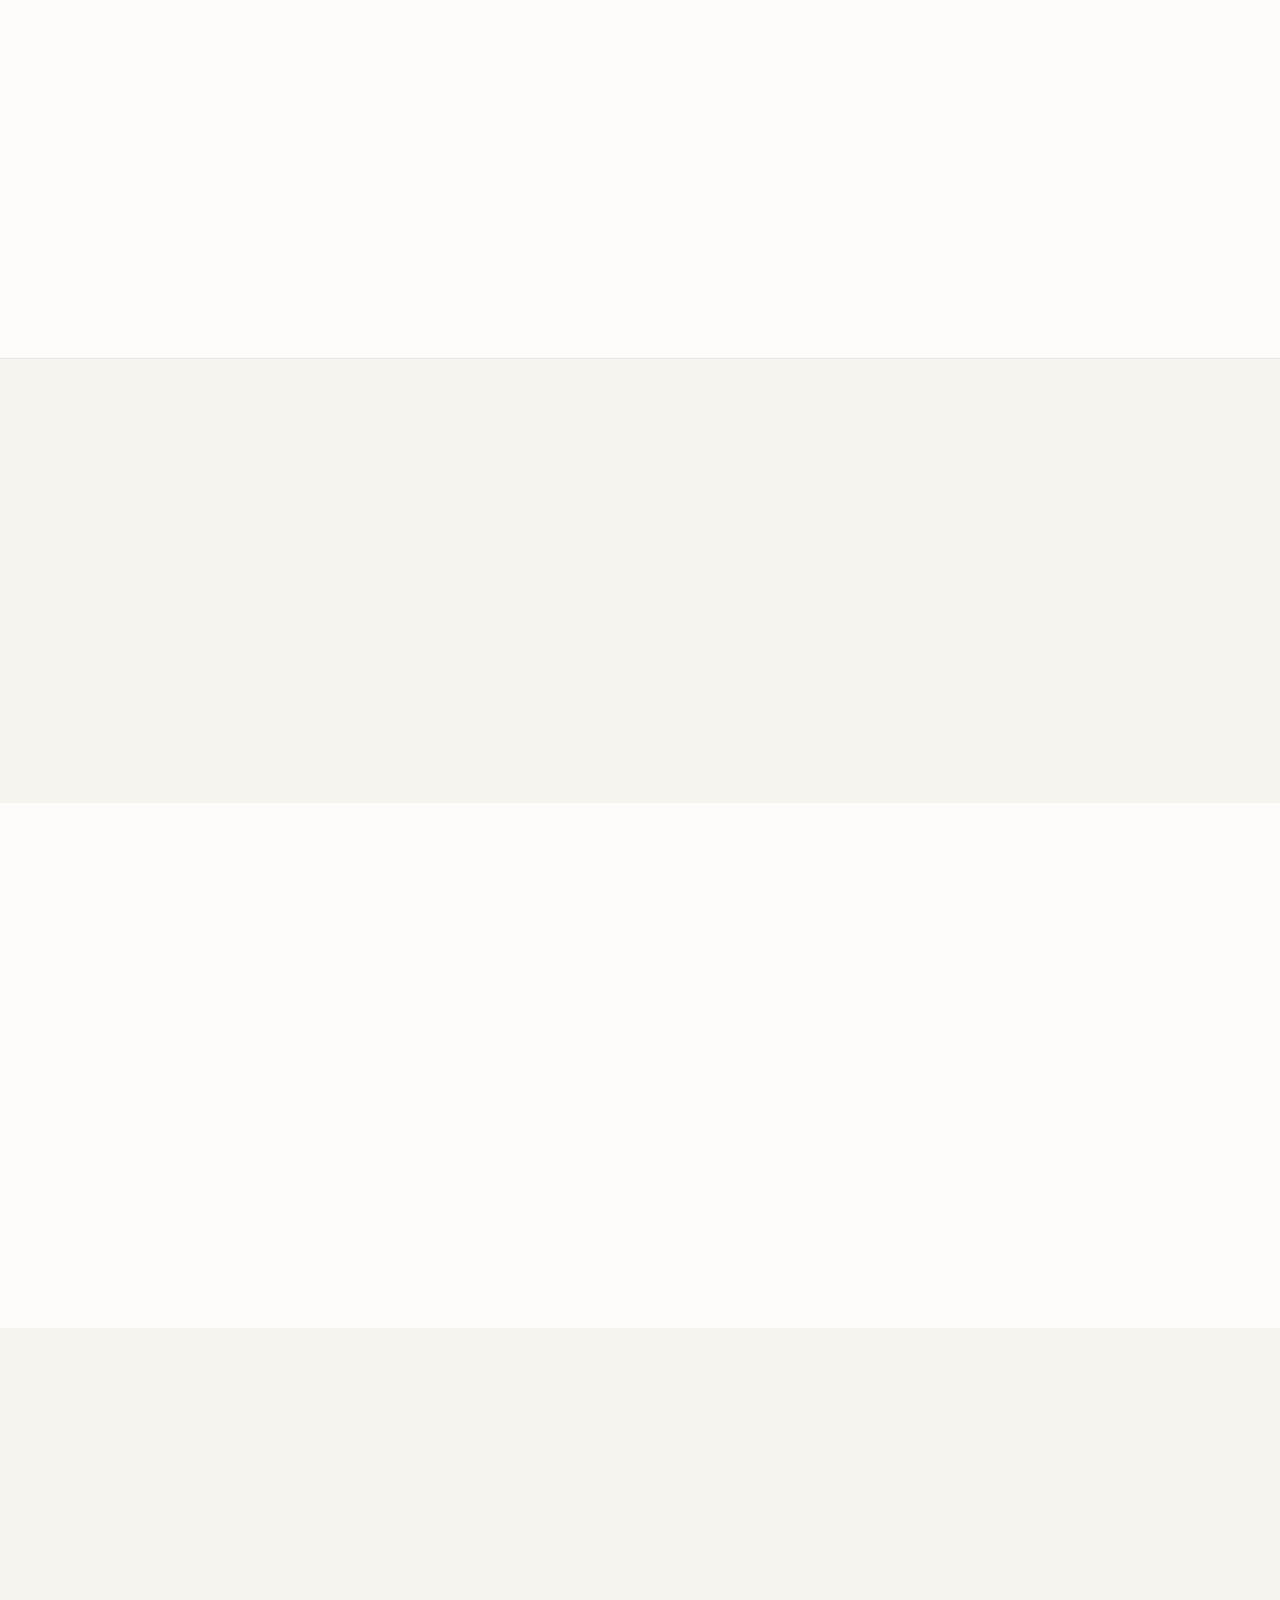
==== about.html @ 7c52ed03 "Multi-page site: about page, premium layout, separate pages Co-authored-by: Cursor <cursoragent@curs" ====
<!DOCTYPE html>
<html lang="uk">
<head>
  <meta charset="UTF-8">
  <meta name="viewport" content="width=device-width, initial-scale=1.0">
  <title>Що таке тепловий насос — OneTech</title>
  <meta name="description" content="Пояснюємо простими словами: як працює тепловий насос, COP, економія, монтаж і для кого це рішення підходить.">
  <link rel="icon" href="img/logo.png" type="image/png">
  <link rel="preconnect" href="https://fonts.googleapis.com">
  <link rel="preconnect" href="https://fonts.gstatic.com" crossorigin>
  <link href="https://fonts.googleapis.com/css2?family=Cormorant+Garamond:ital,wght@0,400;0,500;0,600;1,400;1,500&family=Jost:wght@300;400;500;600&display=swap" rel="stylesheet">
  <link rel="stylesheet" href="css/styles.css">
</head>
<body data-page="about">

  <div id="site-header"></div>

  <main>
    <section class="page-hero">
      <div class="container page-hero-inner reveal">
        <div class="section-label">Технологія</div>
        <h1>Що таке тепловий насос</h1>
        <p class="page-hero-lead">Пристрій, який забирає безкоштовне тепло з повітря на вулиці і передає його в систему опалення, гарячого водопостачання або охолодження вашого будинку.</p>
      </div>
    </section>

    <section class="content-section">
      <div class="container content-split reveal">
        <div class="content-img">
          <img src="https://aquafamily.ua/media/wysiwyg/teplov_nasos.png" alt="Схема теплового насоса">
        </div>
        <div class="content-text">
          <h2>Як це працює</h2>
          <p>Тепловий насос — це спліт-система «повітря–вода». Зовнішній блок (як у кондиціонера) витягує тепло з навколишнього повітря навіть при морозі. Внутрішній модуль передає його у ваші радіатори, теплу підлогу або бойлер.</p>
          <p>На 1 кВт спожитої електрики ви отримує до 4 кВт тепла — це показник <strong>COP</strong> (коефіцієнт продуктивності). Саме тому насос у кілька разів економніший за електрокотел.</p>
        </div>
      </div>
    </section>

    <section class="content-section alt-bg">
      <div class="container">
        <div class="section-head center reveal">
          <h2 class="section-title">Один прилад — три функції</h2>
        </div>
        <div class="about-grid reveal">
          <article class="about-card">
            <span class="about-num">I</span>
            <h3>Опалення</h3>
            <p>Підтримує комфортну температуру в будинку взимку. Працює з радіаторами та теплою підлогою.</p>
          </article>
          <article class="about-card">
            <span class="about-num">II</span>
            <h3>Гаряча вода</h3>
            <p>Готує ГВП для кухні та ванної. Багато моделей комплектуються циркуляційним насосом і триходовим клапаном.</p>
          </article>
          <article class="about-card">
            <span class="about-num">III</span>
            <h3>Охолодження</h3>
            <p>Влітку система працює в режимі кондиціонування — прохолода без окремого обладнання.</p>
          </article>
        </div>
      </div>
    </section>

    <section class="content-section">
      <div class="container content-wide reveal">
        <h2>Кому підходить</h2>
        <div class="about-list">
          <div class="about-list-item">
            <h4>Приватний будинок 80–300 м²</h4>
            <p>Оптимальне рішення для заміської нерухомості з власною ділянкою під зовнішній блок.</p>
          </div>
          <div class="about-list-item">
            <h4>Нове будівництво</h4>
            <p>Легко інтегрується на етапі проєктування — одразу без газової магістралі та димоходу.</p>
          </div>
          <div class="about-list-item">
            <h4>Заміна газового котла</h4>
            <p>Безпечна альтернатива з передбачуваними витратами на електрику замість газу.</p>
          </div>
          <div class="about-list-item">
            <h4>Енергоефективний ремонт</h4>
            <p>Якщо є утеплення і сучасні вікна — насос працює максимально ефективно.</p>
          </div>
        </div>
      </div>
    </section>

    <section class="content-section alt-bg">
      <div class="container content-split reveal">
        <div class="content-text">
          <h2>Що входить у комплект</h2>
          <ul class="content-list">
            <li>Зовнішній блок (компресор + випарник)</li>
            <li>Внутрішній гідромодуль</li>
            <li>Циркуляційний насос</li>
            <li>Триходовий клапан (опалення / ГВС)</li>
            <li>Пульт управління та датчики</li>
            <li>Кріплення та з'єднувальні лінії</li>
          </ul>
          <p class="content-note">Монтаж виконують сертифіковані бригади. OneTech допомагає з підбором підрядника у вашому регіоні.</p>
        </div>
        <div class="content-img">
          <img src="https://aquafamily.ua/media/catalog/product/p/o/pompa_01-16.jpg" alt="Тепловий насос Aquaviva">
        </div>
      </div>
    </section>

    <section class="content-section">
      <div class="container faq reveal">
        <div class="section-head">
          <h2 class="section-title">Часті питання</h2>
        </div>
        <div class="faq-item"><button class="faq-q">Чим насос відрізняється від кондиціонера?<svg width="20" height="20" viewBox="0 0 24 24" fill="none" stroke="currentColor" stroke-width="2"><path d="M6 9l6 6 6-6"/></svg></button><div class="faq-a"><p>Кондиціонер охолоджує повітря в приміщенні. Тепловий насос передає тепло в водяний контур — радіатори, підлогу, бойлер. Це повноцінна система опалення.</p></div></div>
        <div class="faq-item"><button class="faq-q">Чи працює в мороз?<svg width="20" height="20" viewBox="0 0 24 24" fill="none" stroke="currentColor" stroke-width="2"><path d="M6 9l6 6 6-6"/></svg></button><div class="faq-a"><p>Так. Сучасні інверторні моделі працюють до −25°C. При сильному морозі COP знижується, але опалення продовжується.</p></div></div>
        <div class="faq-item"><button class="faq-q">Скільки коштує сезон опалення?<svg width="20" height="20" viewBox="0 0 24 24" fill="none" stroke="currentColor" stroke-width="2"><path d="M6 9l6 6 6-6"/></svg></button><div class="faq-a"><p>Залежить від площі та тарифу. Для будинку 120 м² — приблизно в 3–4 рази менше, ніж електрокотел, і часто дешевше газу. Точний розрахунок зробимо під час консультації.</p></div></div>
      </div>
    </section>

    <section class="home-cta">
      <div class="container home-cta-inner reveal">
        <h2>Готові підібрати модель?</h2>
        <p>Скористайтесь калькулятором або залиште номер — розрахуємо потужність безкоштовно.</p>
        <div class="hero-actions" style="justify-content:center">
          <a href="pick.html" class="btn btn-primary">Калькулятор підбору</a>
          <a href="contact.html" class="btn btn-outline">Зателефонуйте мені</a>
        </div>
      </div>
    </section>
  </main>

  <div id="site-footer"></div>

  <script src="js/layout.js"></script>
  <script src="js/app.js"></script>
</body>
</html>
---- css/styles.css ----
:root {
  --cream: #f6f4ef;
  --cream-2: #ece8e0;
  --white: #fdfcfa;
  --ink: #121110;
  --ink-2: #3d3935;
  --ink-muted: #7a746c;
  --line: rgba(18, 17, 16, 0.09);
  --bronze: #8b6914;
  --bronze-soft: #a68455;
  --bronze-bg: rgba(139, 105, 20, 0.08);
  --dark: #0c0b0a;
  --shadow: 0 24px 80px rgba(18, 17, 16, 0.08);
  --shadow-soft: 0 8px 32px rgba(18, 17, 16, 0.05);
  --radius: 2px;
  --radius-lg: 4px;
  --font-display: 'Cormorant Garamond', Georgia, serif;
  --font-body: 'Jost', system-ui, sans-serif;
  --header-h: 80px;
  --ease: cubic-bezier(0.22, 1, 0.36, 1);
}

*, *::before, *::after { box-sizing: border-box; margin: 0; padding: 0; }
html { scroll-behavior: smooth; }

body {
  font-family: var(--font-body);
  background: var(--cream);
  color: var(--ink);
  line-height: 1.65;
  font-weight: 400;
  -webkit-font-smoothing: antialiased;
}

img {
  max-width: 100%;
  display: block;
  image-rendering: auto;
}

a { color: inherit; text-decoration: none; }

.container {
  max-width: 1280px;
  margin: 0 auto;
  padding: 0 clamp(20px, 4vw, 48px);
}

/* ─── Top line ─── */
.announce {
  background: var(--dark);
  color: rgba(255,255,255,0.75);
  text-align: center;
  font-size: 0.72rem;
  font-weight: 500;
  letter-spacing: 0.18em;
  text-transform: uppercase;
  padding: 12px 20px;
}
.announce span { color: var(--bronze-soft); }

/* ─── Header ─── */
.header {
  position: sticky;
  top: 0;
  z-index: 100;
  background: rgba(246, 244, 239, 0.88);
  backdrop-filter: blur(20px);
  border-bottom: 1px solid var(--line);
}
.header-inner {
  height: var(--header-h);
  display: flex;
  align-items: center;
  justify-content: space-between;
  gap: 32px;
}
.logo {
  display: flex;
  align-items: center;
  text-decoration: none;
}
.logo img {
  height: 52px;
  width: auto;
  display: block;
}

.nav { display: flex; gap: 36px; }
.nav a {
  font-size: 0.78rem;
  font-weight: 500;
  letter-spacing: 0.12em;
  text-transform: uppercase;
  color: var(--ink-muted);
  transition: color 0.3s var(--ease);
}
.nav a:hover { color: var(--ink); }
.nav a.active { color: var(--ink); }

.header-right { display: flex; align-items: center; gap: 24px; }
.header-phone {
  font-size: 0.82rem;
  font-weight: 500;
  letter-spacing: 0.04em;
  color: var(--ink-2);
}

.btn {
  display: inline-flex;
  align-items: center;
  justify-content: center;
  gap: 10px;
  padding: 16px 32px;
  font-family: var(--font-body);
  font-size: 0.72rem;
  font-weight: 600;
  letter-spacing: 0.14em;
  text-transform: uppercase;
  border: none;
  cursor: pointer;
  transition: all 0.35s var(--ease);
}
.btn-primary {
  background: var(--ink);
  color: var(--cream);
}
.btn-primary:hover {
  background: var(--bronze);
  transform: translateY(-1px);
}
.btn-outline {
  background: transparent;
  color: var(--ink);
  border: 1px solid var(--ink);
}
.btn-outline:hover { background: var(--ink); color: var(--cream); }
.btn-bronze {
  background: var(--bronze);
  color: var(--white);
}
.btn-bronze:hover { background: var(--bronze-soft); }
.btn-sm { padding: 12px 22px; font-size: 0.68rem; }
.btn-block { width: 100%; }

.menu-btn { display: none; background: none; border: none; cursor: pointer; }

/* ─── Hero ─── */
.hero {
  min-height: calc(100vh - var(--header-h));
  display: flex;
  align-items: center;
  padding: clamp(48px, 8vw, 100px) 0;
  background: var(--cream);
  position: relative;
  overflow: hidden;
}
.hero::before {
  content: '';
  position: absolute;
  top: -20%;
  right: -10%;
  width: 60%;
  height: 140%;
  background: radial-gradient(ellipse, rgba(166,132,85,0.06) 0%, transparent 70%);
  pointer-events: none;
}

.hero-grid {
  display: grid;
  grid-template-columns: 1fr 1.1fr;
  gap: clamp(32px, 6vw, 80px);
  align-items: center;
  position: relative;
}

.hero-tag {
  font-size: 0.68rem;
  font-weight: 600;
  letter-spacing: 0.2em;
  text-transform: uppercase;
  color: var(--bronze);
  margin-bottom: 28px;
  display: flex;
  align-items: center;
  gap: 12px;
}
.hero-tag::before {
  content: '';
  width: 32px;
  height: 1px;
  background: var(--bronze-soft);
}

.hero h1 {
  font-family: var(--font-display);
  font-size: clamp(3rem, 6vw, 5.2rem);
  font-weight: 400;
  line-height: 1.05;
  letter-spacing: -0.02em;
  margin-bottom: 28px;
}
.hero h1 em {
  font-style: italic;
  color: var(--bronze-soft);
}

.hero-text {
  font-size: 1.05rem;
  color: var(--ink-muted);
  max-width: 440px;
  margin-bottom: 40px;
  font-weight: 400;
  line-height: 1.75;
}

.hero-actions { display: flex; gap: 16px; flex-wrap: wrap; margin-bottom: 56px; }

.hero-trust {
  display: flex;
  gap: 40px;
  padding-top: 32px;
  border-top: 1px solid var(--line);
}
.trust-pill strong {
  display: block;
  font-family: var(--font-display);
  font-size: 2rem;
  font-weight: 400;
  color: var(--ink);
  line-height: 1;
  margin-bottom: 6px;
}
.trust-pill span {
  font-size: 0.72rem;
  letter-spacing: 0.08em;
  text-transform: uppercase;
  color: var(--ink-muted);
}

.hero-visual { position: relative; }

.hero-slider {
  background: var(--white);
  border: 1px solid var(--line);
  padding: clamp(24px, 4vw, 48px);
  position: relative;
}
.hero-slider::after {
  content: '';
  position: absolute;
  inset: 12px;
  border: 1px solid var(--line);
  pointer-events: none;
}
.hero-slide img {
  width: 100%;
  height: clamp(360px, 45vw, 520px);
  object-fit: contain;
  object-position: center;
}

.hero-thumbs {
  display: flex;
  gap: 8px;
  margin-top: 16px;
}
.hero-thumb {
  flex: 1;
  max-width: 80px;
  aspect-ratio: 1;
  border: 1px solid var(--line);
  background: var(--white);
  padding: 8px;
  cursor: pointer;
  opacity: 0.5;
  transition: opacity 0.3s;
}
.hero-thumb.active, .hero-thumb:hover { opacity: 1; border-color: var(--bronze-soft); }
.hero-thumb img { width: 100%; height: 100%; object-fit: contain; }

.hero-float-card { display: none; }

/* ─── Trust strip ─── */
.trust-strip {
  border-top: 1px solid var(--line);
  border-bottom: 1px solid var(--line);
  background: var(--white);
}
.trust-strip-grid {
  display: grid;
  grid-template-columns: repeat(4, 1fr);
}
.trust-item {
  padding: 28px 24px;
  font-size: 0.75rem;
  font-weight: 500;
  letter-spacing: 0.1em;
  text-transform: uppercase;
  color: var(--ink-2);
  text-align: center;
  border-right: 1px solid var(--line);
}
.trust-item:last-child { border-right: none; }
.trust-icon { display: none; }

/* ─── Sections ─── */
section { padding: clamp(80px, 12vw, 140px) 0; }

.section-label {
  font-size: 0.68rem;
  font-weight: 600;
  letter-spacing: 0.22em;
  text-transform: uppercase;
  color: var(--bronze);
  margin-bottom: 16px;
}
.section-title {
  font-family: var(--font-display);
  font-size: clamp(2rem, 4vw, 3.2rem);
  font-weight: 400;
  letter-spacing: -0.01em;
  line-height: 1.15;
  margin-bottom: 16px;
}
.section-desc {
  color: var(--ink-muted);
  max-width: 520px;
  font-size: 1rem;
  line-height: 1.75;
}
.section-head { margin-bottom: clamp(40px, 6vw, 72px); }
.section-head.center { text-align: center; }
.section-head.center .section-desc { margin: 0 auto; }

/* ─── Products ─── */
.featured-grid, .products-grid {
  display: grid;
  grid-template-columns: repeat(3, 1fr);
  gap: 1px;
  background: var(--line);
  border: 1px solid var(--line);
}

.product-card {
  background: var(--white);
  display: flex;
  flex-direction: column;
  transition: background 0.4s var(--ease);
}
.product-card:hover { background: var(--cream); }
.product-card.hidden { display: none; }

.product-badges {
  position: absolute;
  top: 20px;
  left: 20px;
  z-index: 2;
}
.badge {
  display: inline-block;
  padding: 6px 12px;
  font-size: 0.62rem;
  font-weight: 600;
  letter-spacing: 0.14em;
  text-transform: uppercase;
  background: var(--ink);
  color: var(--cream);
}
.badge-sale { background: var(--bronze); }
.badge-hit, .badge-new { background: var(--ink-2); }

.product-img {
  position: relative;
  background: radial-gradient(circle at 50% 60%, #fff 0%, var(--cream-2) 100%);
  padding: clamp(24px, 4vw, 40px);
  min-height: 300px;
  display: flex;
  align-items: center;
  justify-content: center;
}
.product-img img {
  max-height: 260px;
  width: auto;
  max-width: 100%;
  object-fit: contain;
  transition: transform 0.6s var(--ease);
}
.product-card:hover .product-img img { transform: scale(1.04); }

.product-body { padding: 28px 28px 32px; flex: 1; display: flex; flex-direction: column; }

.product-brand {
  font-size: 0.65rem;
  font-weight: 600;
  letter-spacing: 0.18em;
  text-transform: uppercase;
  color: var(--bronze);
  margin-bottom: 10px;
}
.product-title {
  font-family: var(--font-display);
  font-size: 1.25rem;
  font-weight: 500;
  line-height: 1.35;
  margin-bottom: 16px;
  flex: 1;
}
.product-meta { display: block; margin-bottom: 12px; }
.meta-chip {
  font-size: 0.68rem;
  letter-spacing: 0.14em;
  text-transform: uppercase;
  color: var(--ink-muted);
}

.product-rating {
  font-size: 0.75rem;
  color: var(--bronze-soft);
  letter-spacing: 0.06em;
  margin-bottom: 16px;
}

.product-price-block { margin-bottom: 24px; padding-top: 16px; border-top: 1px solid var(--line); }
.price-row { display: flex; align-items: baseline; gap: 14px; }
.price-now {
  font-family: var(--font-display);
  font-size: 1.75rem;
  font-weight: 500;
}
.price-old {
  font-size: 0.9rem;
  color: var(--ink-muted);
  text-decoration: line-through;
}
.price-save { display: none; }

.product-actions {
  display: grid;
  grid-template-columns: 1fr 1fr;
  gap: 10px;
}

/* ─── Catalog toolbar ─── */
.catalog-toolbar {
  display: flex;
  gap: 16px;
  margin-bottom: 32px;
  flex-wrap: wrap;
}
.search-input, .sort-select {
  padding: 14px 20px;
  border: 1px solid var(--line);
  background: var(--white);
  font-family: var(--font-body);
  font-size: 0.85rem;
  color: var(--ink);
  outline: none;
  min-width: 200px;
}
.search-input { flex: 1; max-width: 360px; }
.search-input:focus, .sort-select:focus { border-color: var(--bronze-soft); }

.filter-tabs {
  display: flex;
  gap: 0;
  margin-bottom: 0;
  flex-wrap: wrap;
  border-bottom: 1px solid var(--line);
}
.filter-tab {
  padding: 14px 24px;
  background: none;
  border: none;
  border-bottom: 2px solid transparent;
  margin-bottom: -1px;
  font-family: var(--font-body);
  font-size: 0.72rem;
  font-weight: 600;
  letter-spacing: 0.12em;
  text-transform: uppercase;
  color: var(--ink-muted);
  cursor: pointer;
  transition: all 0.3s;
}
.filter-tab.active {
  color: var(--ink);
  border-bottom-color: var(--bronze);
}

/* ─── Brands ─── */
.brands-section {
  padding: 64px 0;
  background: var(--white);
  border-top: 1px solid var(--line);
  border-bottom: 1px solid var(--line);
}
.brands-row {
  display: flex;
  justify-content: center;
  align-items: center;
  gap: clamp(40px, 8vw, 100px);
  opacity: 0.85;
}
.brands-row img { height: 36px; width: auto; max-width: 160px; object-fit: contain; }

/* ─── Gallery (editorial) ─── */
.gallery-section { background: var(--dark); color: var(--cream); }
.gallery-section .section-label { color: var(--bronze-soft); }
.gallery-section .section-title { color: var(--cream); }
.gallery-section .section-desc { color: rgba(246,244,239,0.55); }

.photo-mosaic {
  display: grid;
  grid-template-columns: repeat(4, 1fr);
  gap: 4px;
}
.mosaic-item {
  overflow: hidden;
  cursor: pointer;
  position: relative;
  background: #1a1918;
  aspect-ratio: 1;
}
.mosaic-item img {
  width: 100%;
  height: 100%;
  object-fit: contain;
  padding: 16px;
  opacity: 0.92;
  transition: transform 0.7s var(--ease), opacity 0.4s;
}
.mosaic-item:hover img { transform: scale(1.05); opacity: 1; }
.mosaic-item:nth-child(n) { grid-column: span 1; grid-row: span 1; }
.mosaic-item.kit-item { background: #222; }
.mosaic-item.kit-item img { padding: 24px; }

.mosaic-label {
  position: absolute;
  bottom: 0; left: 0; right: 0;
  padding: 12px 14px;
  background: linear-gradient(transparent, rgba(0,0,0,0.75));
  font-size: 0.62rem;
  letter-spacing: 0.1em;
  text-transform: uppercase;
  color: rgba(255,255,255,0.85);
  opacity: 0;
  transition: opacity 0.3s;
}
.mosaic-item:hover .mosaic-label { opacity: 1; }

.gallery-count {
  font-size: 0.72rem;
  letter-spacing: 0.14em;
  text-transform: uppercase;
  color: var(--bronze-soft);
  margin-top: 12px;
}

/* ─── Kit ─── */
.kit-section { background: var(--cream); }
.kit-grid {
  display: grid;
  grid-template-columns: repeat(3, 1fr);
  gap: 24px;
}
.kit-card {
  background: var(--white);
  border: 1px solid var(--line);
}
.kit-card img {
  width: 100%;
  height: 220px;
  object-fit: contain;
  padding: 24px;
  background: radial-gradient(circle, #fff, var(--cream-2));
}
.kit-card-body { padding: 24px; }
.kit-card-body h4 {
  font-family: var(--font-display);
  font-size: 1.2rem;
  font-weight: 500;
  margin-bottom: 8px;
}
.kit-card-body p { font-size: 0.88rem; color: var(--ink-muted); }

/* ─── Showcase ─── */
.showcase-section { background: var(--white); }
.showcase-split {
  display: grid;
  grid-template-columns: 1.2fr 1fr;
  gap: clamp(40px, 6vw, 80px);
  align-items: center;
}
.showcase-img {
  background: var(--cream);
  padding: clamp(32px, 5vw, 56px);
  border: 1px solid var(--line);
}
.showcase-img img {
  width: 100%;
  height: clamp(320px, 40vw, 480px);
  object-fit: contain;
}
.showcase-list {
  list-style: none;
  margin: 28px 0 36px;
}
.showcase-list li {
  padding: 14px 0;
  border-bottom: 1px solid var(--line);
  font-size: 0.88rem;
  color: var(--ink-2);
  letter-spacing: 0.02em;
}

/* ─── Benefits ─── */
.benefits-section { background: var(--cream); border-top: 1px solid var(--line); }
.benefits-grid {
  display: grid;
  grid-template-columns: repeat(4, 1fr);
  gap: 1px;
  background: var(--line);
  border: 1px solid var(--line);
}
.benefit {
  background: var(--white);
  padding: 40px 28px;
}
.benefit-icon { display: none; }
.benefit h3 {
  font-family: var(--font-display);
  font-size: 1.35rem;
  font-weight: 500;
  margin-bottom: 12px;
}
.benefit p { font-size: 0.88rem; color: var(--ink-muted); line-height: 1.7; }

/* ─── Savings ─── */
.savings-wrap {
  background: var(--white);
  border: 1px solid var(--line);
  padding: clamp(32px, 5vw, 56px);
  display: grid;
  grid-template-columns: 1fr 1fr;
  gap: 48px;
}
.savings-bars { margin-top: 32px; display: flex; flex-direction: column; gap: 24px; }
.bar-item label {
  display: flex;
  justify-content: space-between;
  font-size: 0.75rem;
  letter-spacing: 0.08em;
  text-transform: uppercase;
  margin-bottom: 10px;
  color: var(--ink-muted);
}
.bar-track { height: 3px; background: var(--cream-2); }
.bar-fill { height: 100%; transition: width 0.8s var(--ease); }
.bar-fill.gas { background: var(--ink-muted); }
.bar-fill.el { background: #999; }
.bar-fill.hp { background: var(--bronze); }
.savings-result { text-align: center; padding: 40px; background: var(--cream); border: 1px solid var(--line); }
.savings-num {
  font-family: var(--font-display);
  font-size: clamp(3rem, 6vw, 4.5rem);
  font-weight: 400;
  color: var(--bronze);
  line-height: 1;
  margin: 16px 0;
}

.pick-insulation {
  display: flex;
  flex-wrap: wrap;
  gap: 10px;
}

.pick-insulation .chip {
  padding: 10px 18px;
  border: 1px solid var(--line);
  background: var(--white);
  color: var(--ink-soft);
  font-family: var(--font-body);
  font-size: 0.82rem;
  letter-spacing: 0.04em;
  cursor: pointer;
  transition: border-color 0.2s, background 0.2s, color 0.2s;
}

.pick-insulation .chip:hover {
  border-color: var(--bronze);
  color: var(--ink);
}

.pick-insulation .chip.active {
  background: var(--ink);
  border-color: var(--ink);
  color: var(--white);
}

.pick-panel {
  margin-top: 32px;
  padding: clamp(28px, 4vw, 40px);
  background: var(--cream);
  border: 1px solid var(--line);
}

.pick-header h3 {
  font-family: var(--font-display);
  font-size: 1.5rem;
  font-weight: 500;
  margin-bottom: 10px;
}

.pick-header p {
  color: var(--ink-soft);
  font-size: 0.95rem;
  line-height: 1.6;
  margin-bottom: 24px;
}

.pick-cards {
  display: grid;
  grid-template-columns: repeat(auto-fit, minmax(240px, 1fr));
  gap: 16px;
}

.pick-card {
  position: relative;
  padding: 22px;
  background: var(--white);
  border: 1px solid var(--line);
  display: flex;
  flex-direction: column;
  gap: 8px;
}

.pick-card-main {
  border-color: var(--bronze);
  box-shadow: 0 8px 28px rgba(139, 94, 60, 0.08);
}

.pick-tag {
  align-self: flex-start;
  padding: 4px 10px;
  background: var(--cream-2);
  font-size: 0.68rem;
  letter-spacing: 0.1em;
  text-transform: uppercase;
  color: var(--ink-muted);
}

.pick-card-main .pick-tag {
  background: var(--bronze);
  color: var(--white);
}

.pick-card-brand {
  font-size: 0.72rem;
  letter-spacing: 0.12em;
  text-transform: uppercase;
  color: var(--bronze);
}

.pick-card h4 {
  font-family: var(--font-display);
  font-size: 1.15rem;
  font-weight: 500;
  line-height: 1.3;
}

.pick-card-meta {
  font-size: 0.88rem;
  color: var(--ink-muted);
}

.pick-card-actions {
  display: flex;
  gap: 10px;
  margin-top: auto;
  padding-top: 12px;
}

.pick-card-actions .btn { flex: 1; }

/* ─── Reviews ─── */
.reviews-grid {
  display: grid;
  grid-template-columns: repeat(3, 1fr);
  gap: 24px;
}
.review {
  padding: 36px;
  background: var(--white);
  border: 1px solid var(--line);
}
.review-stars { color: var(--bronze-soft); letter-spacing: 4px; font-size: 0.8rem; margin-bottom: 20px; }
.review p {
  font-family: var(--font-display);
  font-size: 1.15rem;
  font-style: italic;
  line-height: 1.65;
  color: var(--ink-2);
  margin-bottom: 28px;
}
.review-author { display: flex; align-items: center; gap: 14px; }
.avatar {
  width: 40px; height: 40px;
  background: var(--cream-2);
  display: grid; place-items: center;
  font-size: 0.75rem;
  font-weight: 600;
  color: var(--bronze);
}
.review-author strong { font-size: 0.82rem; font-weight: 600; letter-spacing: 0.04em; }
.review-author span { font-size: 0.75rem; color: var(--ink-muted); display: block; }

/* ─── FAQ ─── */
.faq { max-width: 720px; margin: 0 auto; }
.faq-item { border-bottom: 1px solid var(--line); }
.faq-q {
  width: 100%;
  padding: 24px 0;
  background: none;
  border: none;
  text-align: left;
  font-family: var(--font-display);
  font-size: 1.2rem;
  font-weight: 500;
  cursor: pointer;
  display: flex;
  justify-content: space-between;
  gap: 16px;
  color: var(--ink);
}
.faq-q svg { flex-shrink: 0; color: var(--bronze); transition: transform 0.3s; }
.faq-item.open .faq-q svg { transform: rotate(180deg); }
.faq-a { max-height: 0; overflow: hidden; transition: max-height 0.4s var(--ease); }
.faq-item.open .faq-a { max-height: 200px; }
.faq-a p { padding-bottom: 24px; color: var(--ink-muted); font-size: 0.95rem; }

/* ─── Order ─── */
.order-section {
  background: var(--dark);
  color: var(--cream);
}
.order-info h2 {
  font-family: var(--font-display);
  font-size: clamp(2rem, 4vw, 2.8rem);
  font-weight: 400;
  margin-bottom: 20px;
}
.order-info p { color: rgba(246,244,239,0.55); margin-bottom: 32px; line-height: 1.75; }
.order-features { list-style: none; }
.order-features li {
  padding: 12px 0;
  border-bottom: 1px solid rgba(255,255,255,0.08);
  font-size: 0.82rem;
  letter-spacing: 0.06em;
  color: rgba(246,244,239,0.75);
}
.order-features li::before { content: '— '; color: var(--bronze-soft); }

.order-grid { display: grid; grid-template-columns: 1fr 1fr; gap: clamp(40px, 6vw, 80px); align-items: start; }

.order-form {
  background: var(--white);
  color: var(--ink);
  padding: clamp(28px, 4vw, 40px);
}
.form-row { margin-bottom: 20px; }
.form-row label {
  display: block;
  font-size: 0.68rem;
  font-weight: 600;
  letter-spacing: 0.14em;
  text-transform: uppercase;
  color: var(--ink-muted);
  margin-bottom: 8px;
}
.form-row input, .form-row select, .form-row textarea {
  width: 100%;
  padding: 14px 16px;
  border: 1px solid var(--line);
  background: var(--cream);
  font-family: var(--font-body);
  font-size: 0.95rem;
  outline: none;
  color: var(--ink);
}
.form-row input:focus, .form-row select:focus, .form-row textarea:focus {
  border-color: var(--bronze-soft);
  background: var(--white);
}
.form-row textarea { min-height: 100px; resize: vertical; }

.form-lead {
  margin: 0 0 22px;
  font-size: 0.95rem;
  color: var(--ink-soft);
  line-height: 1.5;
}

.label-muted {
  font-weight: 400;
  color: var(--ink-muted);
}

.form-row-optional label { color: var(--ink-soft); }

.order-model-hint {
  display: none;
  align-items: center;
  justify-content: space-between;
  gap: 12px;
  margin-bottom: 20px;
  padding: 12px 14px;
  background: var(--blue-soft);
  border: 1px solid var(--line);
  border-radius: var(--radius-sm);
  font-size: 0.88rem;
  color: var(--ink-soft);
}

.order-model-hint.show,
.order-model-hint:not([hidden]) {
  display: flex;
}

.order-model-clear {
  flex-shrink: 0;
  width: 28px;
  height: 28px;
  border: none;
  border-radius: 50%;
  background: rgba(12, 27, 46, 0.06);
  color: var(--ink-muted);
  font-size: 1.1rem;
  line-height: 1;
  cursor: pointer;
}

.order-model-clear:hover {
  background: rgba(12, 27, 46, 0.1);
  color: var(--ink);
}
.form-note { font-size: 0.72rem; color: var(--ink-muted); text-align: center; margin-top: 16px; }
.form-success {
  display: none;
  margin-top: 16px;
  padding: 14px;
  background: var(--bronze-bg);
  color: var(--bronze);
  font-size: 0.85rem;
  text-align: center;
}
.form-success.show { display: block; }
.form-error {
  display: none;
  margin-top: 16px;
  padding: 14px;
  background: #fef2f2;
  color: #b91c1c;
  font-size: 0.85rem;
  text-align: center;
}
.form-error.show { display: block; }

/* ─── Footer ─── */
.footer {
  background: var(--dark);
  color: rgba(246,244,239,0.5);
  padding: 64px 0 32px;
  border-top: 1px solid rgba(255,255,255,0.06);
}
.footer-brand .logo { display: inline-block; margin-bottom: 16px; }
.footer .logo img { height: 44px; filter: brightness(0) invert(1); opacity: 0.9; }
.footer-grid {
  display: grid;
  grid-template-columns: 1.5fr 1fr 1fr;
  gap: 48px;
  margin-bottom: 48px;
}
.footer-brand p { font-size: 0.88rem; line-height: 1.7; max-width: 280px; }
.footer h4 {
  font-size: 0.68rem;
  letter-spacing: 0.18em;
  text-transform: uppercase;
  color: var(--cream);
  margin-bottom: 20px;
}
.footer ul { list-style: none; }
.footer li { margin-bottom: 10px; }
.footer a {
  font-size: 0.85rem;
  color: rgba(246,244,239,0.45);
  transition: color 0.3s;
}
.footer a:hover { color: var(--bronze-soft); }
.footer-bottom {
  padding-top: 24px;
  border-top: 1px solid rgba(255,255,255,0.06);
  font-size: 0.72rem;
  letter-spacing: 0.08em;
  text-align: center;
}

/* ─── Modal ─── */
.modal-bg {
  position: fixed;
  inset: 0;
  z-index: 200;
  background: rgba(12,11,10,0.75);
  backdrop-filter: blur(8px);
  display: flex;
  align-items: center;
  justify-content: center;
  padding: 24px;
  opacity: 0;
  visibility: hidden;
  transition: all 0.4s var(--ease);
}
.modal-bg.open { opacity: 1; visibility: visible; }
.modal {
  background: var(--white);
  max-width: 960px;
  width: 100%;
  max-height: 90vh;
  overflow-y: auto;
}
.modal-head {
  display: flex;
  justify-content: space-between;
  align-items: flex-start;
  padding: 32px 32px 0;
  gap: 16px;
}
.modal-close {
  width: 40px; height: 40px;
  border: 1px solid var(--line);
  background: none;
  cursor: pointer;
  font-size: 18px;
}
.modal-body {
  padding: 24px 32px 32px;
  display: grid;
  grid-template-columns: 1.1fr 1fr;
  gap: 32px;
}
.modal-img {
  background: radial-gradient(circle, #fff, var(--cream-2));
  padding: 32px;
  border: 1px solid var(--line);
}
.modal-img img {
  width: 100%;
  max-height: 380px;
  object-fit: contain;
}
.modal-thumbs { display: flex; gap: 8px; margin-top: 12px; flex-wrap: wrap; }
.modal-thumb {
  width: 64px; height: 64px;
  border: 1px solid var(--line);
  padding: 6px;
  cursor: pointer;
  background: var(--cream);
}
.modal-thumb.active { border-color: var(--bronze); }
.modal-thumb img { width: 100%; height: 100%; object-fit: contain; }
.modal-specs { list-style: none; margin: 24px 0; }
.modal-specs li {
  display: flex;
  justify-content: space-between;
  padding: 12px 0;
  border-bottom: 1px solid var(--line);
  font-size: 0.88rem;
}
.modal-specs li span:first-child { color: var(--ink-muted); letter-spacing: 0.04em; }

/* ─── Product page ─── */
.product-page { padding: calc(var(--header-h) + 48px) 0 80px; background: var(--cream); }
.product-page-grid { display: grid; grid-template-columns: 1.2fr 1fr; gap: 48px; }
.product-gallery-main {
  background: var(--white);
  border: 1px solid var(--line);
  padding: clamp(24px, 4vw, 48px);
}
.product-gallery-main img {
  width: 100%;
  height: clamp(360px, 45vw, 520px);
  object-fit: contain;
}
.product-gallery-thumbs { display: flex; gap: 8px; margin-top: 12px; flex-wrap: wrap; }
.product-info-panel {
  background: var(--white);
  border: 1px solid var(--line);
  padding: clamp(28px, 4vw, 40px);
}
.product-info-panel h1 {
  font-family: var(--font-display);
  font-size: clamp(1.8rem, 3vw, 2.4rem);
  font-weight: 500;
  margin-bottom: 20px;
}
.card-link {
  font-size: 0.72rem;
  letter-spacing: 0.12em;
  text-transform: uppercase;
  color: var(--bronze);
}

/* ─── Float ─── */
.float-actions {
  position: fixed;
  bottom: 28px;
  right: 28px;
  z-index: 90;
  display: flex;
  flex-direction: column;
  gap: 10px;
}
.float-btn {
  width: 52px; height: 52px;
  display: grid; place-items: center;
  background: var(--ink);
  color: var(--cream);
  font-size: 0.65rem;
  font-weight: 700;
  letter-spacing: 0.06em;
  text-transform: uppercase;
  box-shadow: var(--shadow-soft);
  transition: transform 0.3s, background 0.3s;
}
.float-btn:hover { transform: translateY(-2px); background: var(--bronze); }
.float-viber { font-size: 0.55rem; }

.reveal { opacity: 0; transform: translateY(20px); transition: opacity 0.8s var(--ease), transform 0.8s var(--ease); }
.reveal.show { opacity: 1; transform: none; }

.meta-chip-soft {
  background: transparent;
  border-color: var(--line);
  color: var(--ink-muted);
}

/* ─── Multi-page layout ─── */
main { min-height: 60vh; }

.page-hero {
  padding: calc(var(--header-h) + 48px) 0 56px;
  background: var(--white);
  border-bottom: 1px solid var(--line);
}

.page-hero-compact { padding-bottom: 40px; }

.page-hero-inner { max-width: 720px; }

.page-hero h1 {
  font-family: var(--font-display);
  font-size: clamp(2.4rem, 5vw, 3.6rem);
  font-weight: 500;
  line-height: 1.1;
  margin: 12px 0 20px;
}

.page-hero-lead {
  font-size: 1.05rem;
  color: var(--ink-soft);
  line-height: 1.7;
}

.home-section { padding: clamp(56px, 8vw, 96px) 0; }

.home-intro {
  padding: clamp(48px, 6vw, 80px) 0;
  border-bottom: 1px solid var(--line);
}

.home-intro-grid {
  display: grid;
  grid-template-columns: 1.2fr 1fr;
  gap: 48px;
  align-items: start;
}

.home-stats {
  display: grid;
  gap: 28px;
  padding: 32px;
  background: var(--white);
  border: 1px solid var(--line);
}

.stat-item { display: grid; gap: 6px; }

.stat-num {
  font-family: var(--font-display);
  font-size: 2.4rem;
  color: var(--bronze);
  line-height: 1;
}

.stat-label { font-size: 0.88rem; color: var(--ink-muted); }

.text-link {
  display: inline-block;
  margin-top: 20px;
  font-size: 0.88rem;
  letter-spacing: 0.06em;
  text-transform: uppercase;
  color: var(--bronze);
  border-bottom: 1px solid var(--bronze-soft);
}

.section-cta { text-align: center; margin-top: 40px; }

.page-cards {
  display: grid;
  grid-template-columns: repeat(3, 1fr);
  gap: 20px;
}

.page-card {
  padding: 32px;
  background: var(--white);
  border: 1px solid var(--line);
  transition: border-color 0.3s var(--ease), transform 0.3s var(--ease);
}

.page-card:hover {
  border-color: var(--bronze-soft);
  transform: translateY(-2px);
}

.page-card-num {
  font-size: 0.72rem;
  letter-spacing: 0.2em;
  color: var(--bronze);
  margin-bottom: 16px;
  display: block;
}

.page-card h3 {
  font-family: var(--font-display);
  font-size: 1.4rem;
  margin-bottom: 10px;
}

.page-card p { font-size: 0.9rem; color: var(--ink-muted); line-height: 1.6; }

.home-cta {
  padding: clamp(56px, 8vw, 88px) 0;
  background: var(--dark);
  color: rgba(255,255,255,0.85);
}

.home-cta-inner {
  text-align: center;
  max-width: 560px;
  margin: 0 auto;
}

.home-cta h2 {
  font-family: var(--font-display);
  font-size: clamp(1.8rem, 4vw, 2.6rem);
  color: var(--white);
  margin-bottom: 12px;
}

.home-cta p { margin-bottom: 28px; color: rgba(255,255,255,0.65); }

.content-section { padding: clamp(48px, 7vw, 80px) 0; }
.content-section.alt-bg { background: var(--white); }

.content-split {
  display: grid;
  grid-template-columns: 1fr 1fr;
  gap: 48px;
  align-items: center;
}

.content-img img {
  width: 100%;
  max-height: 420px;
  object-fit: contain;
  background: var(--cream);
  border: 1px solid var(--line);
  padding: 24px;
}

.content-text h2,
.content-wide h2 {
  font-family: var(--font-display);
  font-size: clamp(1.8rem, 3vw, 2.4rem);
  margin-bottom: 20px;
}

.content-text p,
.content-wide p { color: var(--ink-soft); margin-bottom: 16px; line-height: 1.75; }

.content-list {
  list-style: none;
  margin: 20px 0;
  display: grid;
  gap: 10px;
}

.content-list li {
  padding-left: 18px;
  position: relative;
  color: var(--ink-soft);
}

.content-list li::before {
  content: '';
  position: absolute;
  left: 0;
  top: 0.65em;
  width: 6px;
  height: 1px;
  background: var(--bronze);
}

.content-note { font-size: 0.88rem; color: var(--ink-muted); margin-top: 20px; }

.about-grid {
  display: grid;
  grid-template-columns: repeat(3, 1fr);
  gap: 24px;
}

.about-card {
  padding: 32px;
  border: 1px solid var(--line);
  background: var(--cream);
}

.about-num {
  font-family: var(--font-display);
  font-size: 1.5rem;
  color: var(--bronze);
  margin-bottom: 12px;
  display: block;
}

.about-card h3 {
  font-family: var(--font-display);
  font-size: 1.35rem;
  margin-bottom: 10px;
}

.about-card p { font-size: 0.9rem; color: var(--ink-muted); line-height: 1.65; }

.about-list {
  display: grid;
  grid-template-columns: repeat(2, 1fr);
  gap: 24px;
  margin-top: 28px;
}

.about-list-item {
  padding: 24px;
  border-left: 2px solid var(--bronze);
  background: var(--white);
}

.about-list-item h4 {
  font-family: var(--font-display);
  font-size: 1.2rem;
  margin-bottom: 8px;
}

.about-list-item p { font-size: 0.9rem; color: var(--ink-muted); }

.contact-direct { margin-top: 32px; padding-top: 24px; border-top: 1px solid var(--line); }
.contact-direct p { font-size: 0.82rem; color: var(--ink-muted); margin-bottom: 8px; }
.contact-phone {
  font-family: var(--font-display);
  font-size: 1.6rem;
  color: var(--ink);
}

.hero-home .hero-float-card { display: none; }

@media (max-width: 1024px) {
  .hero-grid, .showcase-split, .savings-wrap, .order-grid, .modal-body, .product-page-grid, .home-intro-grid, .content-split, .page-cards, .about-grid, .about-list { grid-template-columns: 1fr; }
  .featured-grid, .products-grid, .reviews-grid { grid-template-columns: repeat(2, 1fr); }
  .benefits-grid, .kit-grid { grid-template-columns: repeat(2, 1fr); }
  .trust-strip-grid { grid-template-columns: repeat(2, 1fr); }
  .trust-item { border-bottom: 1px solid var(--line); }
  .footer-grid { grid-template-columns: 1fr 1fr; }
  .photo-mosaic { grid-template-columns: repeat(3, 1fr); }
}

@media (max-width: 768px) {
  .nav { display: none; position: absolute; top: 100%; left: 0; right: 0; background: var(--cream); flex-direction: column; padding: 24px; border-bottom: 1px solid var(--line); }
  .nav.open { display: flex; }
  .menu-btn { display: block; }
  .header-phone span { display: none; }
  .hero-trust { flex-direction: column; gap: 24px; }
  .featured-grid, .products-grid, .reviews-grid, .benefits-grid, .kit-grid, .footer-grid { grid-template-columns: 1fr; }
  .product-actions { grid-template-columns: 1fr; }
  .photo-mosaic { grid-template-columns: repeat(2, 1fr); }
}
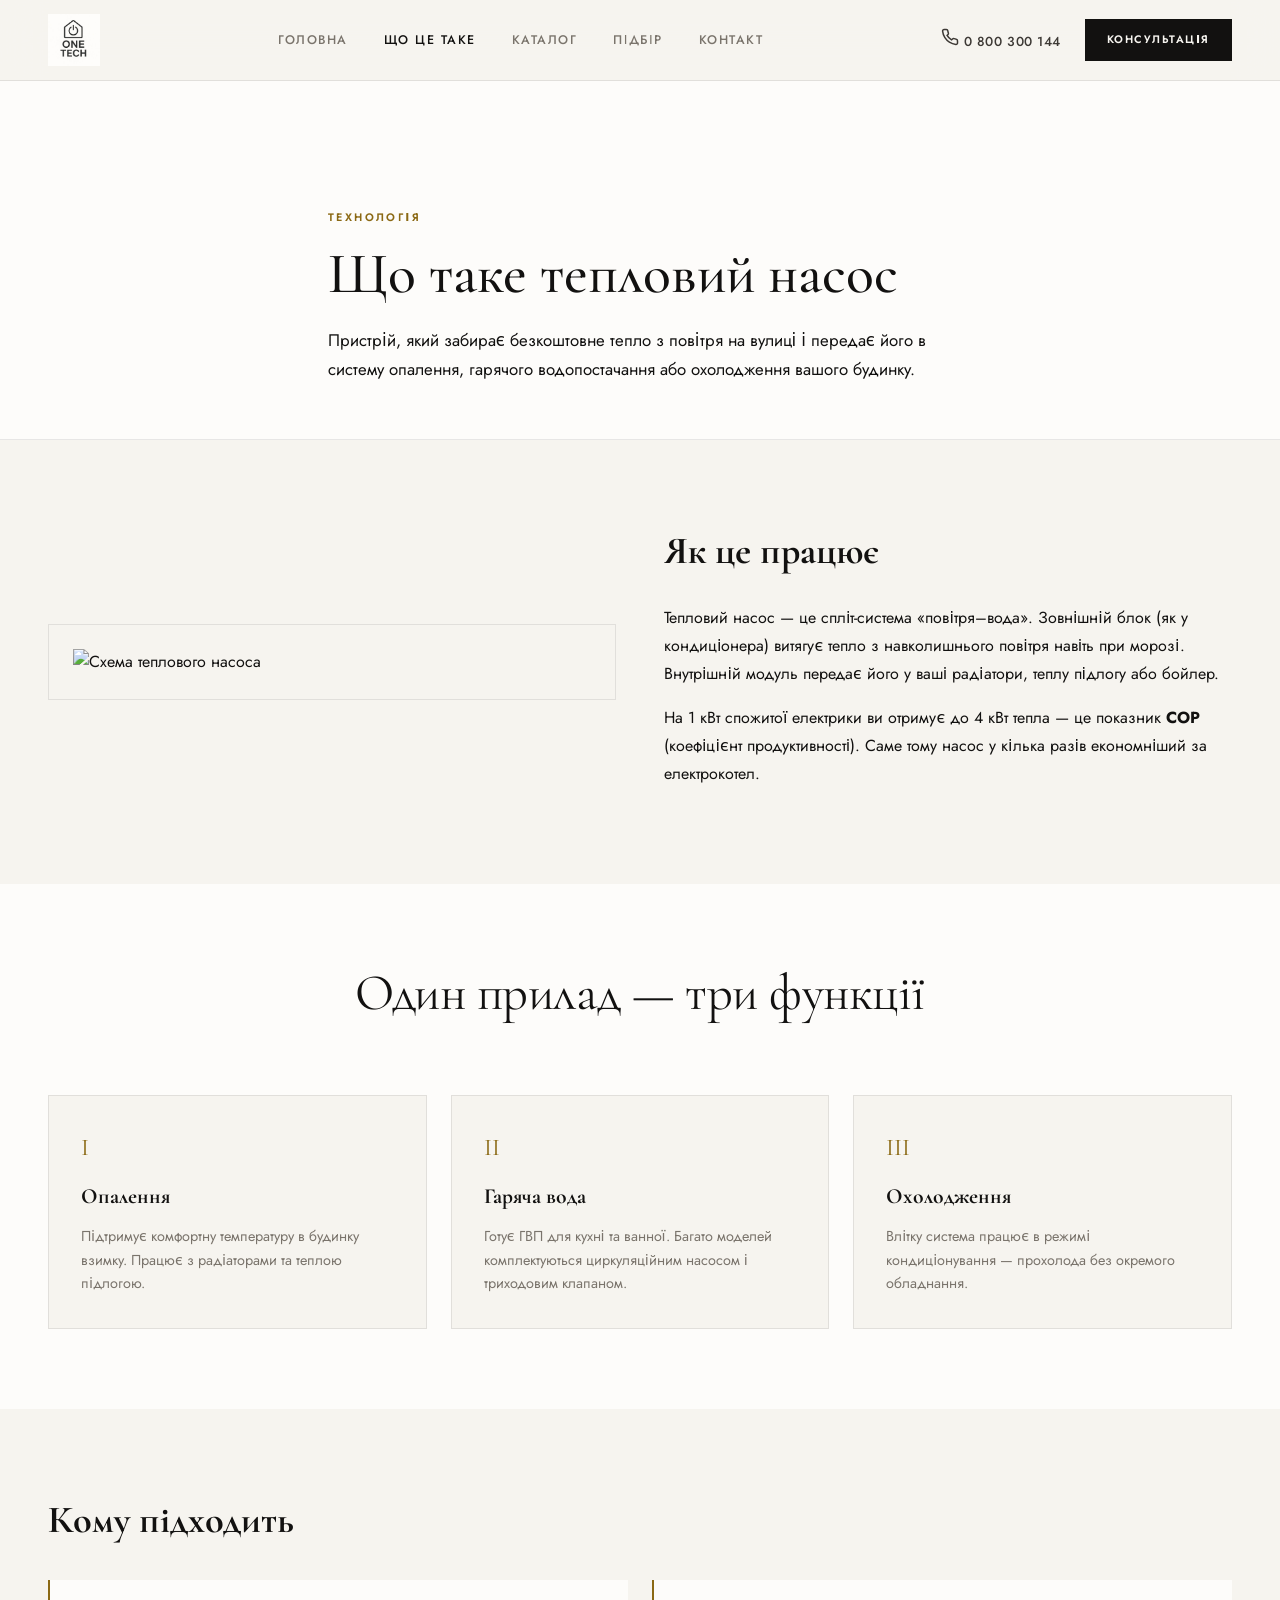
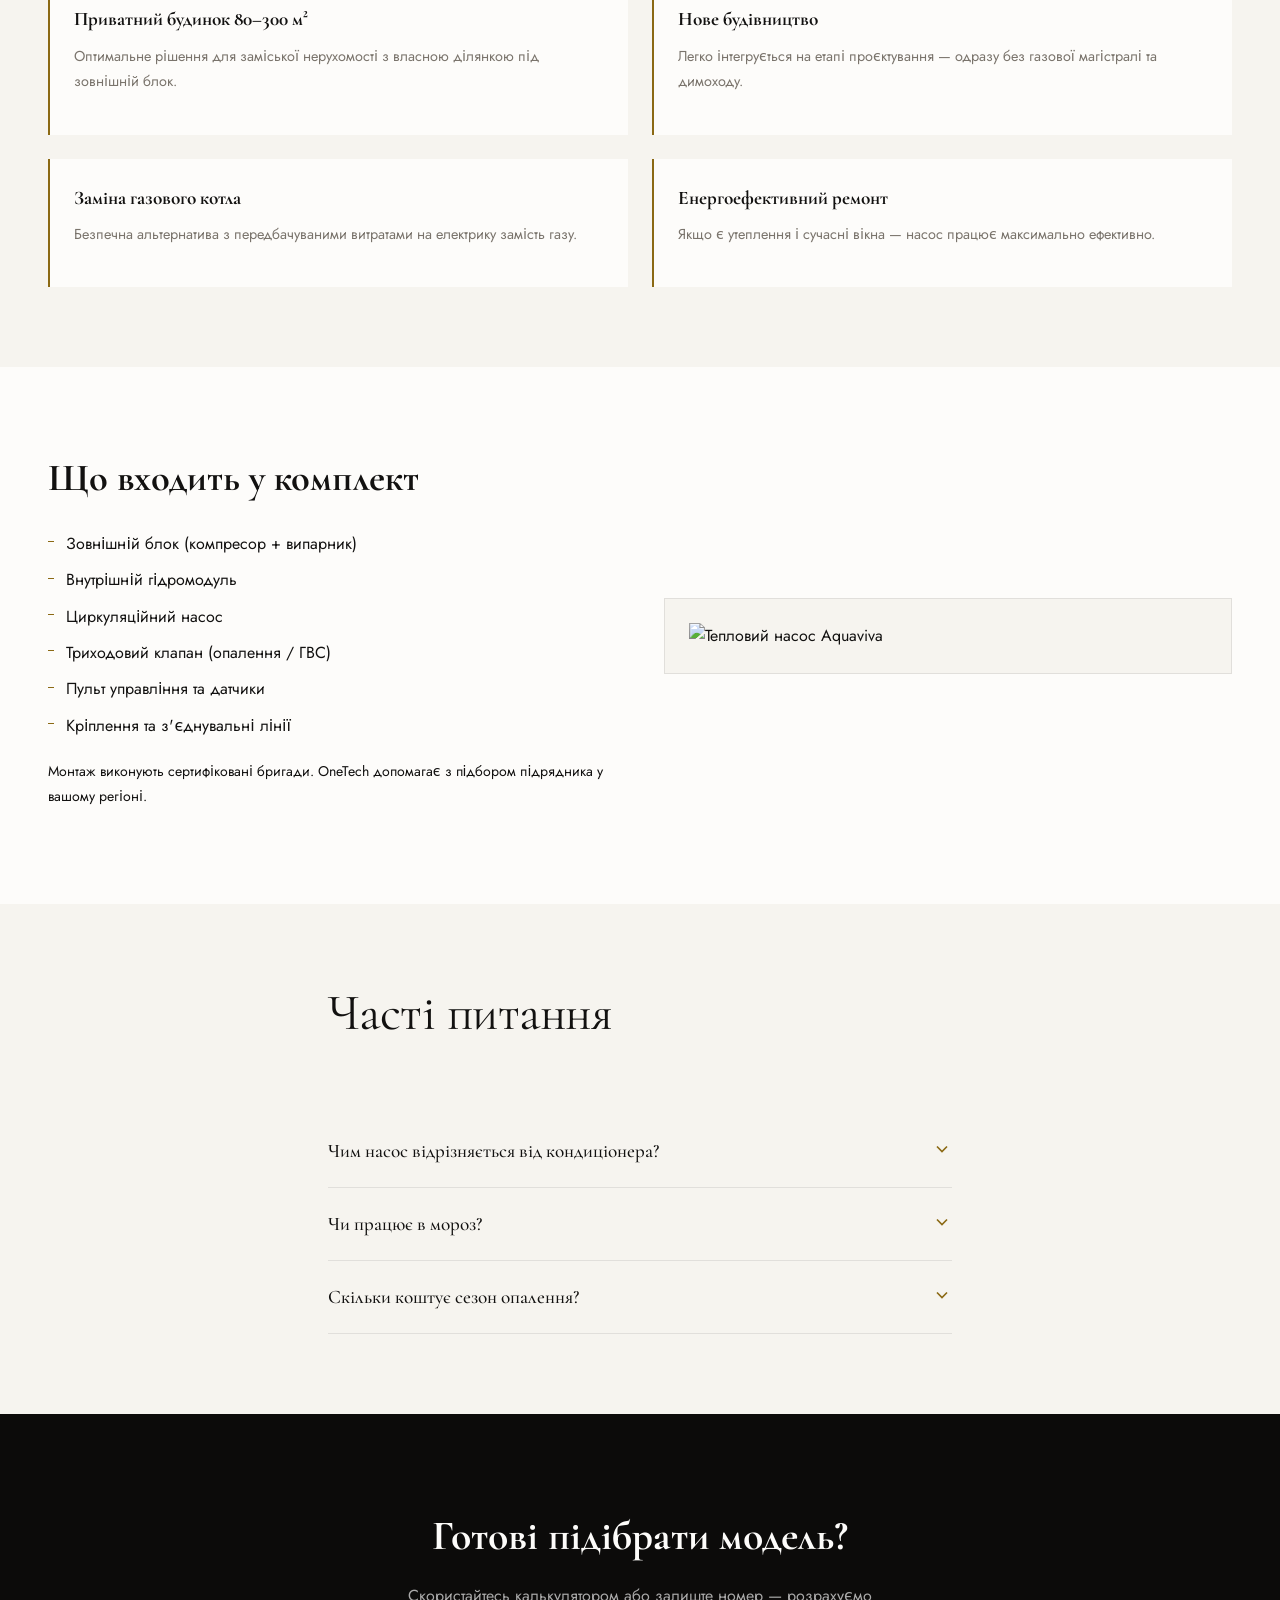
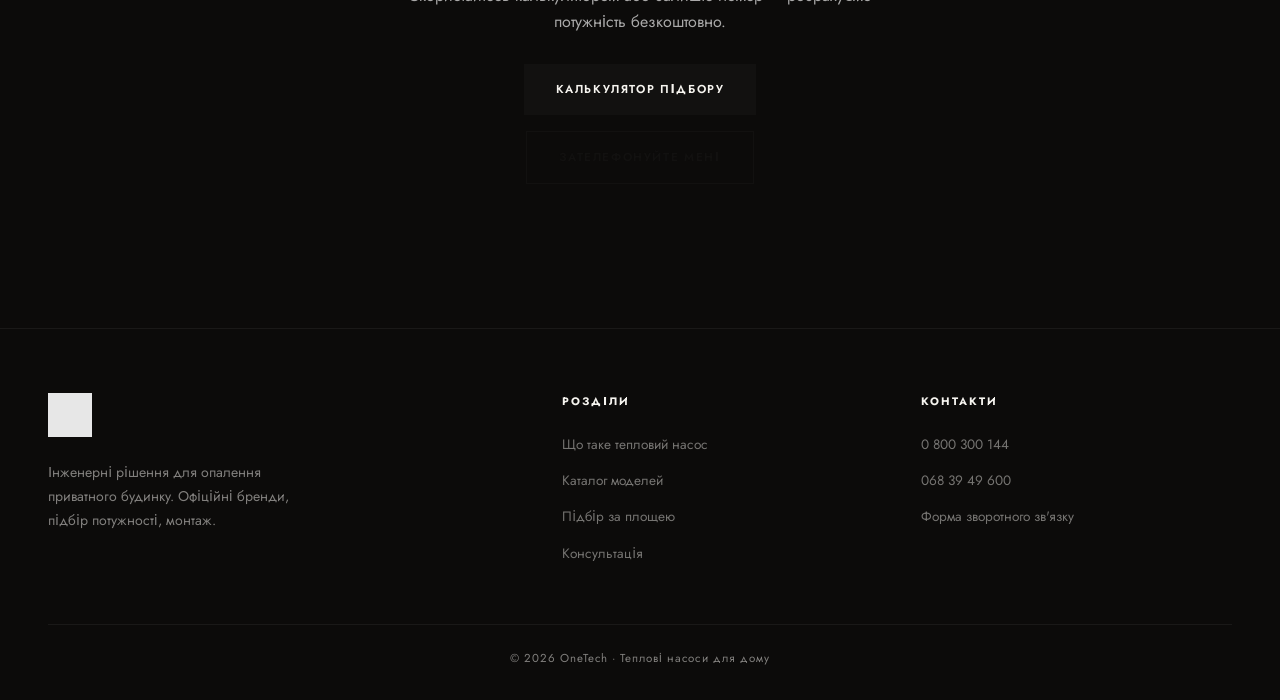
==== commit 26cac092: "Fix empty about/contact pages: load products-data and lazy kit items Co-authored-by: Cursor <cursora" ====
--- a/about.html
+++ b/about.html
@@ -132,6 +132,7 @@
   <div id="site-footer"></div>
 
   <script src="js/layout.js"></script>
+  <script src="js/products-data.js"></script>
   <script src="js/app.js"></script>
 </body>
 </html>
